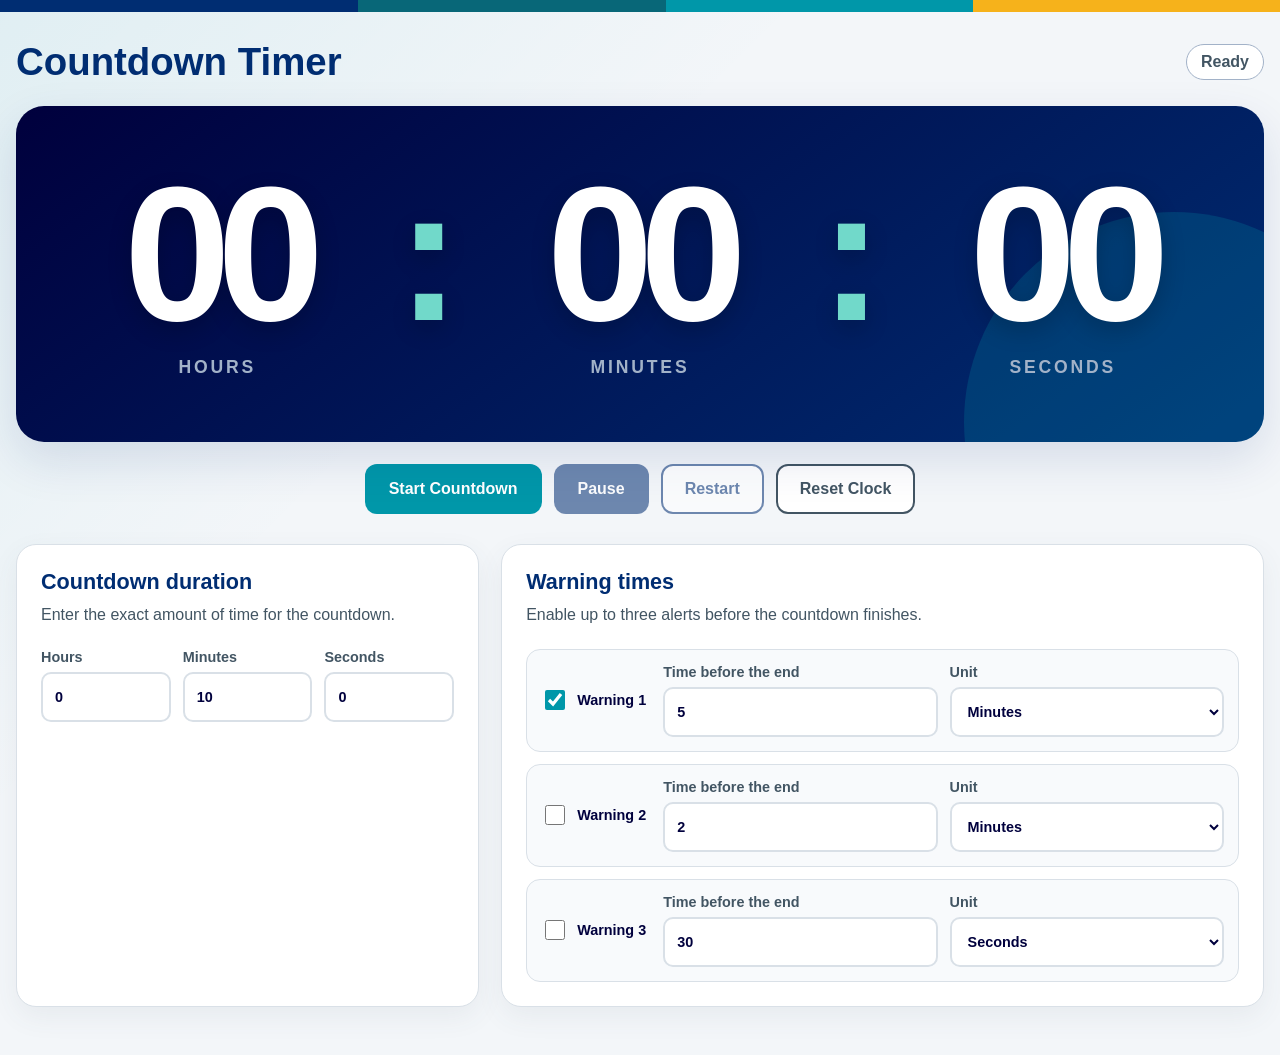
==== countdown/index.html @ 3101b7d8 "Add standalone countdown timer" ====
<!DOCTYPE html>
<html lang="en">
<head>
<meta charset="UTF-8">
<meta name="viewport" content="width=device-width, initial-scale=1.0">
<title>Countdown Timer</title>
<style>
:root{--core-blue:#002d72;--dark-blue:#00003d;--dark-teal:#086778;--teal:#0097a9;--light-blue:#a2b2c8;--amber:#f6b21b;--mint:#71d9ca;--slate:#425563;--white:#fff;--background:#f3f6f9;--border:#d9e0e7;--shadow:0 18px 48px rgba(0,45,114,.12)}
*{box-sizing:border-box}body{margin:0;min-width:320px;background:linear-gradient(135deg,rgba(0,151,169,.08),transparent 35%),var(--background);color:var(--dark-blue);font-family:Arial,Helvetica,sans-serif}button,input,select{font:inherit}button{cursor:pointer}button:disabled,input:disabled,select:disabled{cursor:not-allowed;opacity:.55}.top-bar{height:12px;background:linear-gradient(90deg,var(--core-blue) 0 28%,var(--dark-teal) 28% 52%,var(--teal) 52% 76%,var(--amber) 76% 100%)}.page{width:min(1500px,calc(100% - 32px));margin:0 auto;padding:28px 0 48px}header{display:flex;align-items:center;justify-content:space-between;gap:20px;margin-bottom:22px}h1{margin:0;color:var(--core-blue);font-size:clamp(1.6rem,3vw,2.4rem)}.status{border:1px solid var(--light-blue);border-radius:999px;padding:8px 14px;background:var(--white);color:var(--slate);font-weight:700}.status.running{border-color:var(--mint);background:rgba(113,217,202,.18);color:var(--dark-teal)}.status.paused{border-color:var(--amber);background:rgba(246,178,27,.16);color:#755000}.status.finished{border-color:var(--amber);background:var(--amber);color:var(--dark-blue)}
.timer-panel{position:relative;overflow:hidden;border-radius:28px;padding:clamp(28px,5vw,72px) 20px;background:linear-gradient(145deg,var(--dark-blue),var(--core-blue));box-shadow:var(--shadow);color:var(--white);text-align:center}.timer-panel:after{position:absolute;right:-120px;bottom:-190px;width:420px;height:420px;border-radius:50%;background:rgba(0,151,169,.22);content:"";pointer-events:none}.timer{position:relative;z-index:1;display:flex;align-items:flex-start;justify-content:center;font-variant-numeric:tabular-nums}.time-part{width:27%;min-width:0}.digits,.separator{font-size:clamp(4.5rem,15vw,14rem);font-weight:800;line-height:.88;letter-spacing:-.07em;text-shadow:0 8px 24px rgba(0,0,0,.2)}.separator{width:8%;color:var(--mint);letter-spacing:0}.time-label{display:block;margin-top:18px;color:var(--light-blue);font-size:clamp(.8rem,1.6vw,1.1rem);font-weight:700;letter-spacing:.16em;text-transform:uppercase}.timer-panel.warning{animation:warning-pulse .8s ease}.timer-panel.finished{background:linear-gradient(145deg,#765000,var(--amber));color:var(--dark-blue);animation:finish-pulse .85s ease 2}@keyframes warning-pulse{50%{box-shadow:0 0 0 10px rgba(246,178,27,.32)}}@keyframes finish-pulse{50%{transform:scale(1.008);box-shadow:0 0 0 12px rgba(246,178,27,.3)}}
.controls{display:flex;flex-wrap:wrap;justify-content:center;gap:12px;margin:22px 0 30px}.button{min-height:50px;border:2px solid transparent;border-radius:12px;padding:12px 22px;font-weight:700;transition:transform .15s ease,box-shadow .15s ease}.button:not(:disabled):hover{transform:translateY(-1px);box-shadow:0 7px 18px rgba(0,45,114,.15)}.button-primary{background:var(--teal);color:var(--white)}.button-secondary{background:var(--core-blue);color:var(--white)}.button-outline{border-color:var(--core-blue);background:var(--white);color:var(--core-blue)}.button-reset{border-color:var(--slate);background:var(--white);color:var(--slate)}
.setup-grid{display:grid;grid-template-columns:minmax(280px,.85fr) minmax(440px,1.4fr);gap:22px}.card{border:1px solid var(--border);border-radius:20px;padding:24px;background:var(--white);box-shadow:0 10px 28px rgba(66,85,99,.07)}.card h2{margin:0 0 8px;color:var(--core-blue);font-size:1.35rem}.card-introduction{margin:0 0 22px;color:var(--slate);line-height:1.5}.duration-inputs{display:grid;grid-template-columns:repeat(3,1fr);gap:12px}label{display:block;color:var(--slate);font-size:.9rem;font-weight:700}input[type=number],select{width:100%;min-height:50px;margin-top:7px;border:2px solid var(--border);border-radius:10px;background:var(--white);color:var(--dark-blue);padding:10px 12px}input[type=number]:focus,select:focus,button:focus-visible{outline:3px solid rgba(0,151,169,.25);outline-offset:2px;border-color:var(--teal)}.warning-list{display:grid;gap:12px}.warning-row{display:grid;grid-template-columns:auto 1fr 1fr;align-items:end;gap:12px;border:1px solid var(--border);border-radius:14px;padding:14px;background:#f8fafc}.warning-toggle{display:flex;align-items:center;align-self:center;gap:9px;padding-right:5px;color:var(--dark-blue);white-space:nowrap}.warning-toggle input{width:20px;height:20px;accent-color:var(--teal)}.error{display:none;margin:0 0 20px;border-left:5px solid var(--amber);border-radius:8px;padding:13px 16px;background:rgba(246,178,27,.17);color:var(--dark-blue);font-weight:700}.error.visible{display:block}
dialog{width:min(440px,calc(100% - 32px));border:0;border-radius:18px;padding:0;box-shadow:0 25px 70px rgba(0,0,61,.3)}dialog::backdrop{background:rgba(0,0,61,.64)}.dialog-content{padding:26px}.dialog-content h2{margin:0 0 10px;color:var(--core-blue)}.dialog-content p{margin:0 0 22px;color:var(--slate);line-height:1.5}.dialog-actions{display:flex;justify-content:flex-end;gap:10px}
@media(max-width:850px){.setup-grid{grid-template-columns:1fr}}@media(max-width:580px){.page{width:min(100% - 20px,1500px);padding-top:18px}header{align-items:flex-start;flex-direction:column}.timer-panel{border-radius:20px;padding-inline:8px}.digits,.separator{font-size:clamp(3.6rem,18vw,7rem)}.time-label{margin-top:12px;font-size:.7rem}.controls{display:grid;grid-template-columns:repeat(2,1fr)}.button{padding-inline:10px}.card{padding:18px}.warning-row{grid-template-columns:1fr 1fr}.warning-toggle{grid-column:1/-1}}
</style>
</head>
<body>
<div class="top-bar"></div>
<main class="page">
<header><h1>Countdown Timer</h1><div id="status" class="status" aria-live="polite">Ready</div></header>
<div id="errorMessage" class="error" role="alert"></div>
<section id="timerPanel" class="timer-panel" aria-label="Countdown clock">
<div class="timer">
<div class="time-part"><span id="hoursDisplay" class="digits">00</span><span class="time-label">Hours</span></div>
<span class="separator" aria-hidden="true">:</span>
<div class="time-part"><span id="minutesDisplay" class="digits">00</span><span class="time-label">Minutes</span></div>
<span class="separator" aria-hidden="true">:</span>
<div class="time-part"><span id="secondsDisplay" class="digits">00</span><span class="time-label">Seconds</span></div>
</div></section>
<div class="controls">
<button id="startButton" class="button button-primary" type="button">Start Countdown</button>
<button id="pauseButton" class="button button-secondary" type="button" disabled>Pause</button>
<button id="restartButton" class="button button-outline" type="button" disabled>Restart</button>
<button id="resetButton" class="button button-reset" type="button">Reset Clock</button>
</div>
<div class="setup-grid">
<section class="card"><h2>Countdown duration</h2><p class="card-introduction">Enter the exact amount of time for the countdown.</p><div class="duration-inputs">
<label>Hours<input id="hoursInput" type="number" min="0" max="999" value="0"></label>
<label>Minutes<input id="minutesInput" type="number" min="0" max="59" value="10"></label>
<label>Seconds<input id="secondsInput" type="number" min="0" max="59" value="0"></label>
</div></section>
<section class="card"><h2>Warning times</h2><p class="card-introduction">Enable up to three alerts before the countdown finishes.</p><div class="warning-list">
<div class="warning-row"><label class="warning-toggle"><input class="warning-enabled" type="checkbox" checked>Warning 1</label><label>Time before the end<input class="warning-value" type="number" min="1" value="5"></label><label>Unit<select class="warning-unit"><option value="hours">Hours</option><option value="minutes" selected>Minutes</option><option value="seconds">Seconds</option></select></label></div>
<div class="warning-row"><label class="warning-toggle"><input class="warning-enabled" type="checkbox">Warning 2</label><label>Time before the end<input class="warning-value" type="number" min="1" value="2"></label><label>Unit<select class="warning-unit"><option value="hours">Hours</option><option value="minutes" selected>Minutes</option><option value="seconds">Seconds</option></select></label></div>
<div class="warning-row"><label class="warning-toggle"><input class="warning-enabled" type="checkbox">Warning 3</label><label>Time before the end<input class="warning-value" type="number" min="1" value="30"></label><label>Unit<select class="warning-unit"><option value="hours">Hours</option><option value="minutes">Minutes</option><option value="seconds" selected>Seconds</option></select></label></div>
</div></section></div>
</main>
<dialog id="restartDialog"><div class="dialog-content"><h2>Restart the countdown?</h2><p>The clock will return to its original duration and begin counting down again. Your warning settings will be retained.</p><div class="dialog-actions"><button id="cancelRestartButton" class="button button-outline" type="button">Cancel</button><button id="confirmRestartButton" class="button button-secondary" type="button">Restart Countdown</button></div></div></dialog>
<dialog id="resetDialog"><div class="dialog-content"><h2>Reset the clock?</h2><p>This will stop the countdown and clear the current clock settings.</p><div class="dialog-actions"><button id="cancelResetButton" class="button button-outline" type="button">Cancel</button><button id="confirmResetButton" class="button button-secondary" type="button">Reset Clock</button></div></div></dialog>
<script>
const $=id=>document.getElementById(id);
const hoursDisplay=$("hoursDisplay"),minutesDisplay=$("minutesDisplay"),secondsDisplay=$("secondsDisplay");
const hoursInput=$("hoursInput"),minutesInput=$("minutesInput"),secondsInput=$("secondsInput");
const startButton=$("startButton"),pauseButton=$("pauseButton"),restartButton=$("restartButton"),resetButton=$("resetButton");
const statusElement=$("status"),timerPanel=$("timerPanel"),errorMessage=$("errorMessage");
const restartDialog=$("restartDialog"),cancelRestartButton=$("cancelRestartButton"),confirmRestartButton=$("confirmRestartButton");
const resetDialog=$("resetDialog"),cancelResetButton=$("cancelResetButton"),confirmResetButton=$("confirmResetButton");
const warningRows=[...document.querySelectorAll(".warning-row")];
let timerInterval=null,endTimestamp=0,initialDurationMs=0,remainingMs=0,previousRemainingMs=0,configuredWarnings=[];
let triggeredWarnings=new Set(),timerState="ready",audioContext=null,audioUnlocked=false;
const warningAudio=new Audio("mixkit-clear-announce-tones-2861.wav");
const finishedAudio=new Audio("mixkit-happy-bells-notification-937.wav");
warningAudio.preload="auto";finishedAudio.preload="auto";
function normaliseNumber(value,maximum=Infinity){const n=Math.floor(Number(value));return Number.isFinite(n)?Math.max(0,Math.min(n,maximum)):0}
function getDurationFromInputs(){const h=normaliseNumber(hoursInput.value,999),m=normaliseNumber(minutesInput.value,59),s=normaliseNumber(secondsInput.value,59);hoursInput.value=h;minutesInput.value=m;secondsInput.value=s;return((h*3600)+(m*60)+s)*1000}
function getWarningMilliseconds(value,unit){return value*{hours:3600000,minutes:60000,seconds:1000}[unit]}
function readWarnings(durationMs){const warnings=[];warningRows.forEach((row,index)=>{if(!row.querySelector(".warning-enabled").checked)return;const valueInput=row.querySelector(".warning-value"),unitInput=row.querySelector(".warning-unit"),value=normaliseNumber(valueInput.value);valueInput.value=value;if(value<1)throw new Error(`Warning ${index+1} must be at least 1.`);const thresholdMs=getWarningMilliseconds(value,unitInput.value);if(thresholdMs>=durationMs)throw new Error(`Warning ${index+1} must occur after the countdown has started.`);if(warnings.some(w=>w.thresholdMs===thresholdMs))throw new Error("Two warnings cannot be set for exactly the same time.");warnings.push({id:index,thresholdMs})});return warnings.sort((a,b)=>b.thresholdMs-a.thresholdMs)}
function formatTime(ms){const total=Math.max(0,Math.ceil(ms/1000));return{hours:String(Math.floor(total/3600)).padStart(2,"0"),minutes:String(Math.floor((total%3600)/60)).padStart(2,"0"),seconds:String(total%60).padStart(2,"0")}}
function updateDisplay(ms){const t=formatTime(ms);hoursDisplay.textContent=t.hours;minutesDisplay.textContent=t.minutes;secondsDisplay.textContent=t.seconds;document.title=`${t.hours}:${t.minutes}:${t.seconds} – Countdown`}
function setStatus(text,stateClass=""){statusElement.textContent=text;statusElement.className="status";if(stateClass)statusElement.classList.add(stateClass)}
function showError(message){errorMessage.textContent=message;errorMessage.classList.add("visible");errorMessage.scrollIntoView({behavior:"smooth",block:"nearest"})}
function clearError(){errorMessage.textContent="";errorMessage.classList.remove("visible")}
function setConfigurationDisabled(disabled){document.querySelectorAll(".card input,.card select").forEach(c=>c.disabled=disabled)}
async function ensureAudioReady(){if(!audioContext)audioContext=new(window.AudioContext||window.webkitAudioContext)();if(audioContext.state!=="running")await audioContext.resume();if(!audioUnlocked){const oscillator=audioContext.createOscillator(),gain=audioContext.createGain();gain.gain.setValueAtTime(.0001,audioContext.currentTime);oscillator.connect(gain);gain.connect(audioContext.destination);oscillator.start();oscillator.stop(audioContext.currentTime+.02);audioUnlocked=true}}
function playTone(frequency,startDelay,duration,volume=.18){const schedule=()=>{const oscillator=audioContext.createOscillator(),gain=audioContext.createGain(),start=audioContext.currentTime+startDelay;oscillator.type="sine";oscillator.frequency.setValueAtTime(frequency,start);gain.gain.setValueAtTime(.0001,start);gain.gain.exponentialRampToValueAtTime(volume,start+.025);gain.gain.exponentialRampToValueAtTime(.0001,start+duration);oscillator.connect(gain);gain.connect(audioContext.destination);oscillator.start(start);oscillator.stop(start+duration+.05)};if(!audioContext||audioContext.state!=="running")ensureAudioReady().then(schedule).catch(console.error);else schedule()}
function playAudioFile(audio,fallback){audio.pause();audio.currentTime=0;audio.volume=.85;const attempt=audio.play();if(attempt!==undefined)attempt.catch(()=>fallback())}
function playWarningSound(){playAudioFile(warningAudio,()=>{playTone(880,0,.22);playTone(1174.66,.25,.35)})}
function playFinishedSound(){playAudioFile(finishedAudio,()=>{playTone(659.25,0,.3,.22);playTone(783.99,.34,.3,.22);playTone(1046.5,.68,.85,.25)})}
function animateWarning(){timerPanel.classList.remove("warning");void timerPanel.offsetWidth;timerPanel.classList.add("warning");setTimeout(()=>timerPanel.classList.remove("warning"),900)}
function tick(){remainingMs=Math.max(0,endTimestamp-Date.now());configuredWarnings.forEach(w=>{if(previousRemainingMs>w.thresholdMs&&remainingMs<=w.thresholdMs&&!triggeredWarnings.has(w.id)){triggeredWarnings.add(w.id);playWarningSound();animateWarning();setStatus("Warning reached","running")}});updateDisplay(remainingMs);previousRemainingMs=remainingMs;if(remainingMs<=0)finishCountdown()}
function beginRunning(){clearInterval(timerInterval);timerState="running";endTimestamp=Date.now()+remainingMs;previousRemainingMs=remainingMs;setStatus("Countdown running","running");timerPanel.classList.remove("finished");startButton.disabled=true;pauseButton.disabled=false;restartButton.disabled=false;pauseButton.textContent="Pause";setConfigurationDisabled(true);tick();timerInterval=setInterval(tick,200)}
async function startCountdown(){clearError();try{await ensureAudioReady();warningAudio.load();finishedAudio.load();const duration=getDurationFromInputs();if(duration<=0)throw new Error("Enter a countdown duration greater than zero.");configuredWarnings=readWarnings(duration);initialDurationMs=duration;remainingMs=duration;triggeredWarnings.clear();beginRunning()}catch(error){showError(error.message)}}
function pauseOrResumeCountdown(){if(timerState==="running"){remainingMs=Math.max(0,endTimestamp-Date.now());clearInterval(timerInterval);timerInterval=null;timerState="paused";updateDisplay(remainingMs);setStatus("Countdown paused","paused");pauseButton.textContent="Resume"}else if(timerState==="paused")beginRunning()}
function openRestartDialog(){if(typeof restartDialog.showModal==="function")restartDialog.showModal();else if(confirm("Restart the countdown from its original duration?"))restartCountdown()}
function restartCountdown(){if(initialDurationMs<=0)return;clearError();clearInterval(timerInterval);triggeredWarnings.clear();remainingMs=initialDurationMs;beginRunning()}
function finishCountdown(){clearInterval(timerInterval);timerInterval=null;timerState="finished";remainingMs=0;updateDisplay(0);playFinishedSound();setStatus("Time expired","finished");timerPanel.classList.add("finished");startButton.disabled=false;pauseButton.disabled=true;pauseButton.textContent="Pause";restartButton.disabled=false;setConfigurationDisabled(false)}
function openResetDialog(){if(typeof resetDialog.showModal==="function")resetDialog.showModal();else if(confirm("Reset the clock and clear its settings?"))resetClock()}
function resetClock(){clearInterval(timerInterval);timerInterval=null;timerState="ready";endTimestamp=initialDurationMs=remainingMs=previousRemainingMs=0;configuredWarnings=[];triggeredWarnings.clear();hoursInput.value=minutesInput.value=secondsInput.value=0;warningRows.forEach(row=>row.querySelector(".warning-enabled").checked=false);updateDisplay(0);clearError();setStatus("Ready");timerPanel.classList.remove("warning","finished");startButton.disabled=false;pauseButton.disabled=true;pauseButton.textContent="Pause";restartButton.disabled=true;setConfigurationDisabled(false);if(resetDialog.open)resetDialog.close()}
startButton.addEventListener("click",startCountdown);pauseButton.addEventListener("click",pauseOrResumeCountdown);restartButton.addEventListener("click",openRestartDialog);resetButton.addEventListener("click",openResetDialog);
cancelRestartButton.addEventListener("click",()=>restartDialog.close());confirmRestartButton.addEventListener("click",()=>{restartDialog.close();restartCountdown()});
cancelResetButton.addEventListener("click",()=>resetDialog.close());confirmResetButton.addEventListener("click",resetClock);
restartDialog.addEventListener("click",event=>{if(event.target===restartDialog)restartDialog.close()});resetDialog.addEventListener("click",event=>{if(event.target===resetDialog)resetDialog.close()});
updateDisplay(0);
</script>
</body>
</html>
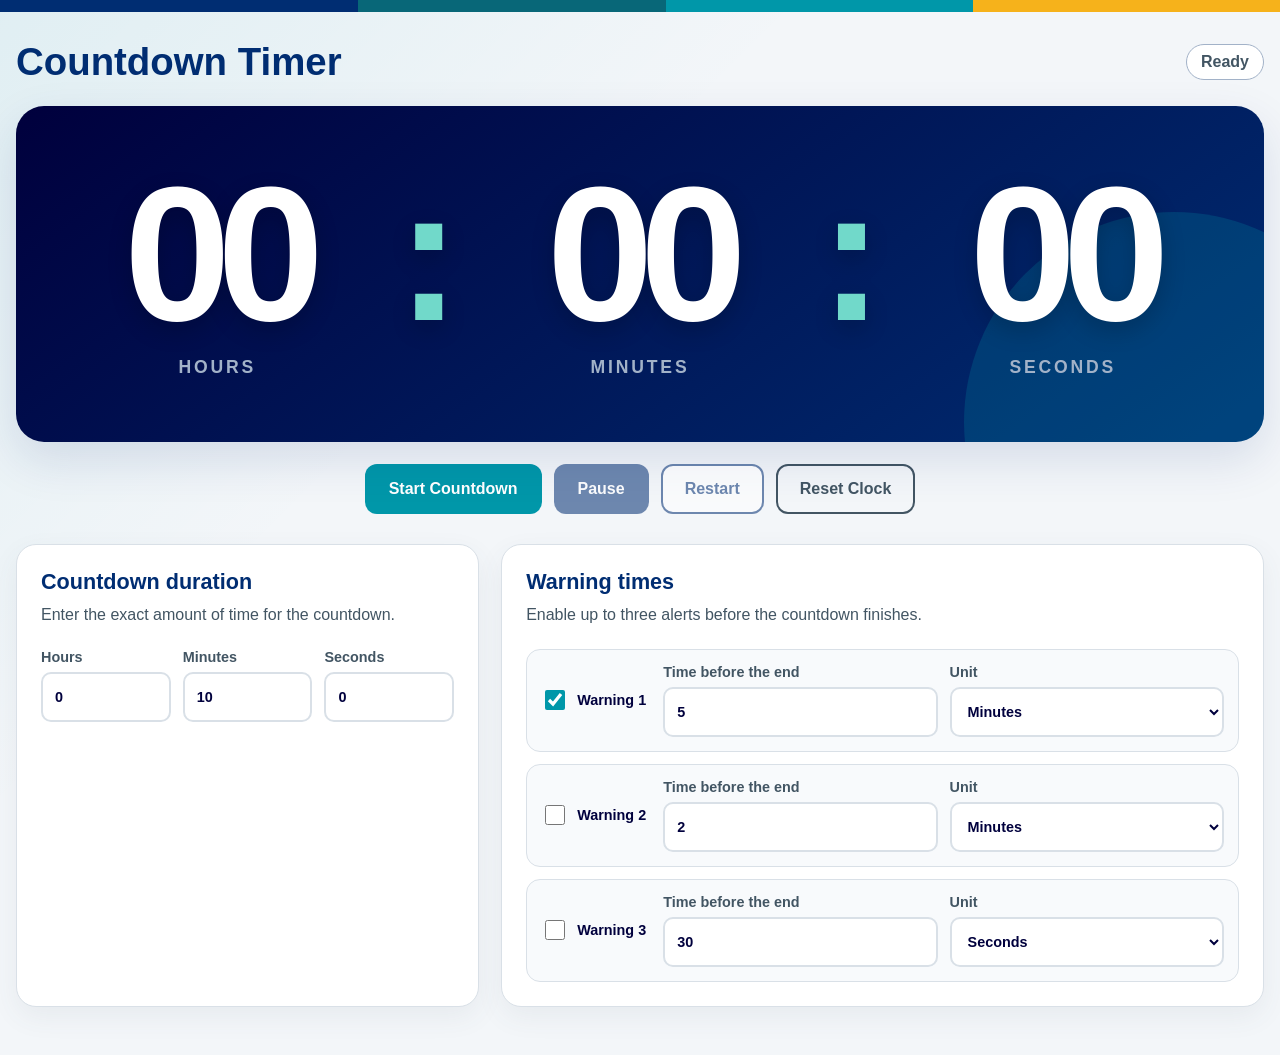
==== commit 6d0d03bf: "Add files via upload" ====
--- a/countdown/index.html
+++ b/countdown/index.html
@@ -1,96 +1,1143 @@
-<!DOCTYPE html>
-<html lang="en">
-<head>
-<meta charset="UTF-8">
-<meta name="viewport" content="width=device-width, initial-scale=1.0">
-<title>Countdown Timer</title>
-<style>
-:root{--core-blue:#002d72;--dark-blue:#00003d;--dark-teal:#086778;--teal:#0097a9;--light-blue:#a2b2c8;--amber:#f6b21b;--mint:#71d9ca;--slate:#425563;--white:#fff;--background:#f3f6f9;--border:#d9e0e7;--shadow:0 18px 48px rgba(0,45,114,.12)}
-*{box-sizing:border-box}body{margin:0;min-width:320px;background:linear-gradient(135deg,rgba(0,151,169,.08),transparent 35%),var(--background);color:var(--dark-blue);font-family:Arial,Helvetica,sans-serif}button,input,select{font:inherit}button{cursor:pointer}button:disabled,input:disabled,select:disabled{cursor:not-allowed;opacity:.55}.top-bar{height:12px;background:linear-gradient(90deg,var(--core-blue) 0 28%,var(--dark-teal) 28% 52%,var(--teal) 52% 76%,var(--amber) 76% 100%)}.page{width:min(1500px,calc(100% - 32px));margin:0 auto;padding:28px 0 48px}header{display:flex;align-items:center;justify-content:space-between;gap:20px;margin-bottom:22px}h1{margin:0;color:var(--core-blue);font-size:clamp(1.6rem,3vw,2.4rem)}.status{border:1px solid var(--light-blue);border-radius:999px;padding:8px 14px;background:var(--white);color:var(--slate);font-weight:700}.status.running{border-color:var(--mint);background:rgba(113,217,202,.18);color:var(--dark-teal)}.status.paused{border-color:var(--amber);background:rgba(246,178,27,.16);color:#755000}.status.finished{border-color:var(--amber);background:var(--amber);color:var(--dark-blue)}
-.timer-panel{position:relative;overflow:hidden;border-radius:28px;padding:clamp(28px,5vw,72px) 20px;background:linear-gradient(145deg,var(--dark-blue),var(--core-blue));box-shadow:var(--shadow);color:var(--white);text-align:center}.timer-panel:after{position:absolute;right:-120px;bottom:-190px;width:420px;height:420px;border-radius:50%;background:rgba(0,151,169,.22);content:"";pointer-events:none}.timer{position:relative;z-index:1;display:flex;align-items:flex-start;justify-content:center;font-variant-numeric:tabular-nums}.time-part{width:27%;min-width:0}.digits,.separator{font-size:clamp(4.5rem,15vw,14rem);font-weight:800;line-height:.88;letter-spacing:-.07em;text-shadow:0 8px 24px rgba(0,0,0,.2)}.separator{width:8%;color:var(--mint);letter-spacing:0}.time-label{display:block;margin-top:18px;color:var(--light-blue);font-size:clamp(.8rem,1.6vw,1.1rem);font-weight:700;letter-spacing:.16em;text-transform:uppercase}.timer-panel.warning{animation:warning-pulse .8s ease}.timer-panel.finished{background:linear-gradient(145deg,#765000,var(--amber));color:var(--dark-blue);animation:finish-pulse .85s ease 2}@keyframes warning-pulse{50%{box-shadow:0 0 0 10px rgba(246,178,27,.32)}}@keyframes finish-pulse{50%{transform:scale(1.008);box-shadow:0 0 0 12px rgba(246,178,27,.3)}}
-.controls{display:flex;flex-wrap:wrap;justify-content:center;gap:12px;margin:22px 0 30px}.button{min-height:50px;border:2px solid transparent;border-radius:12px;padding:12px 22px;font-weight:700;transition:transform .15s ease,box-shadow .15s ease}.button:not(:disabled):hover{transform:translateY(-1px);box-shadow:0 7px 18px rgba(0,45,114,.15)}.button-primary{background:var(--teal);color:var(--white)}.button-secondary{background:var(--core-blue);color:var(--white)}.button-outline{border-color:var(--core-blue);background:var(--white);color:var(--core-blue)}.button-reset{border-color:var(--slate);background:var(--white);color:var(--slate)}
-.setup-grid{display:grid;grid-template-columns:minmax(280px,.85fr) minmax(440px,1.4fr);gap:22px}.card{border:1px solid var(--border);border-radius:20px;padding:24px;background:var(--white);box-shadow:0 10px 28px rgba(66,85,99,.07)}.card h2{margin:0 0 8px;color:var(--core-blue);font-size:1.35rem}.card-introduction{margin:0 0 22px;color:var(--slate);line-height:1.5}.duration-inputs{display:grid;grid-template-columns:repeat(3,1fr);gap:12px}label{display:block;color:var(--slate);font-size:.9rem;font-weight:700}input[type=number],select{width:100%;min-height:50px;margin-top:7px;border:2px solid var(--border);border-radius:10px;background:var(--white);color:var(--dark-blue);padding:10px 12px}input[type=number]:focus,select:focus,button:focus-visible{outline:3px solid rgba(0,151,169,.25);outline-offset:2px;border-color:var(--teal)}.warning-list{display:grid;gap:12px}.warning-row{display:grid;grid-template-columns:auto 1fr 1fr;align-items:end;gap:12px;border:1px solid var(--border);border-radius:14px;padding:14px;background:#f8fafc}.warning-toggle{display:flex;align-items:center;align-self:center;gap:9px;padding-right:5px;color:var(--dark-blue);white-space:nowrap}.warning-toggle input{width:20px;height:20px;accent-color:var(--teal)}.error{display:none;margin:0 0 20px;border-left:5px solid var(--amber);border-radius:8px;padding:13px 16px;background:rgba(246,178,27,.17);color:var(--dark-blue);font-weight:700}.error.visible{display:block}
-dialog{width:min(440px,calc(100% - 32px));border:0;border-radius:18px;padding:0;box-shadow:0 25px 70px rgba(0,0,61,.3)}dialog::backdrop{background:rgba(0,0,61,.64)}.dialog-content{padding:26px}.dialog-content h2{margin:0 0 10px;color:var(--core-blue)}.dialog-content p{margin:0 0 22px;color:var(--slate);line-height:1.5}.dialog-actions{display:flex;justify-content:flex-end;gap:10px}
-@media(max-width:850px){.setup-grid{grid-template-columns:1fr}}@media(max-width:580px){.page{width:min(100% - 20px,1500px);padding-top:18px}header{align-items:flex-start;flex-direction:column}.timer-panel{border-radius:20px;padding-inline:8px}.digits,.separator{font-size:clamp(3.6rem,18vw,7rem)}.time-label{margin-top:12px;font-size:.7rem}.controls{display:grid;grid-template-columns:repeat(2,1fr)}.button{padding-inline:10px}.card{padding:18px}.warning-row{grid-template-columns:1fr 1fr}.warning-toggle{grid-column:1/-1}}
-</style>
-</head>
-<body>
-<div class="top-bar"></div>
-<main class="page">
-<header><h1>Countdown Timer</h1><div id="status" class="status" aria-live="polite">Ready</div></header>
-<div id="errorMessage" class="error" role="alert"></div>
-<section id="timerPanel" class="timer-panel" aria-label="Countdown clock">
-<div class="timer">
-<div class="time-part"><span id="hoursDisplay" class="digits">00</span><span class="time-label">Hours</span></div>
-<span class="separator" aria-hidden="true">:</span>
-<div class="time-part"><span id="minutesDisplay" class="digits">00</span><span class="time-label">Minutes</span></div>
-<span class="separator" aria-hidden="true">:</span>
-<div class="time-part"><span id="secondsDisplay" class="digits">00</span><span class="time-label">Seconds</span></div>
-</div></section>
-<div class="controls">
-<button id="startButton" class="button button-primary" type="button">Start Countdown</button>
-<button id="pauseButton" class="button button-secondary" type="button" disabled>Pause</button>
-<button id="restartButton" class="button button-outline" type="button" disabled>Restart</button>
-<button id="resetButton" class="button button-reset" type="button">Reset Clock</button>
-</div>
-<div class="setup-grid">
-<section class="card"><h2>Countdown duration</h2><p class="card-introduction">Enter the exact amount of time for the countdown.</p><div class="duration-inputs">
-<label>Hours<input id="hoursInput" type="number" min="0" max="999" value="0"></label>
-<label>Minutes<input id="minutesInput" type="number" min="0" max="59" value="10"></label>
-<label>Seconds<input id="secondsInput" type="number" min="0" max="59" value="0"></label>
-</div></section>
-<section class="card"><h2>Warning times</h2><p class="card-introduction">Enable up to three alerts before the countdown finishes.</p><div class="warning-list">
-<div class="warning-row"><label class="warning-toggle"><input class="warning-enabled" type="checkbox" checked>Warning 1</label><label>Time before the end<input class="warning-value" type="number" min="1" value="5"></label><label>Unit<select class="warning-unit"><option value="hours">Hours</option><option value="minutes" selected>Minutes</option><option value="seconds">Seconds</option></select></label></div>
-<div class="warning-row"><label class="warning-toggle"><input class="warning-enabled" type="checkbox">Warning 2</label><label>Time before the end<input class="warning-value" type="number" min="1" value="2"></label><label>Unit<select class="warning-unit"><option value="hours">Hours</option><option value="minutes" selected>Minutes</option><option value="seconds">Seconds</option></select></label></div>
-<div class="warning-row"><label class="warning-toggle"><input class="warning-enabled" type="checkbox">Warning 3</label><label>Time before the end<input class="warning-value" type="number" min="1" value="30"></label><label>Unit<select class="warning-unit"><option value="hours">Hours</option><option value="minutes">Minutes</option><option value="seconds" selected>Seconds</option></select></label></div>
-</div></section></div>
-</main>
-<dialog id="restartDialog"><div class="dialog-content"><h2>Restart the countdown?</h2><p>The clock will return to its original duration and begin counting down again. Your warning settings will be retained.</p><div class="dialog-actions"><button id="cancelRestartButton" class="button button-outline" type="button">Cancel</button><button id="confirmRestartButton" class="button button-secondary" type="button">Restart Countdown</button></div></div></dialog>
-<dialog id="resetDialog"><div class="dialog-content"><h2>Reset the clock?</h2><p>This will stop the countdown and clear the current clock settings.</p><div class="dialog-actions"><button id="cancelResetButton" class="button button-outline" type="button">Cancel</button><button id="confirmResetButton" class="button button-secondary" type="button">Reset Clock</button></div></div></dialog>
-<script>
-const $=id=>document.getElementById(id);
-const hoursDisplay=$("hoursDisplay"),minutesDisplay=$("minutesDisplay"),secondsDisplay=$("secondsDisplay");
-const hoursInput=$("hoursInput"),minutesInput=$("minutesInput"),secondsInput=$("secondsInput");
-const startButton=$("startButton"),pauseButton=$("pauseButton"),restartButton=$("restartButton"),resetButton=$("resetButton");
-const statusElement=$("status"),timerPanel=$("timerPanel"),errorMessage=$("errorMessage");
-const restartDialog=$("restartDialog"),cancelRestartButton=$("cancelRestartButton"),confirmRestartButton=$("confirmRestartButton");
-const resetDialog=$("resetDialog"),cancelResetButton=$("cancelResetButton"),confirmResetButton=$("confirmResetButton");
-const warningRows=[...document.querySelectorAll(".warning-row")];
-let timerInterval=null,endTimestamp=0,initialDurationMs=0,remainingMs=0,previousRemainingMs=0,configuredWarnings=[];
-let triggeredWarnings=new Set(),timerState="ready",audioContext=null,audioUnlocked=false;
-const warningAudio=new Audio("mixkit-clear-announce-tones-2861.wav");
-const finishedAudio=new Audio("mixkit-happy-bells-notification-937.wav");
-warningAudio.preload="auto";finishedAudio.preload="auto";
-function normaliseNumber(value,maximum=Infinity){const n=Math.floor(Number(value));return Number.isFinite(n)?Math.max(0,Math.min(n,maximum)):0}
-function getDurationFromInputs(){const h=normaliseNumber(hoursInput.value,999),m=normaliseNumber(minutesInput.value,59),s=normaliseNumber(secondsInput.value,59);hoursInput.value=h;minutesInput.value=m;secondsInput.value=s;return((h*3600)+(m*60)+s)*1000}
-function getWarningMilliseconds(value,unit){return value*{hours:3600000,minutes:60000,seconds:1000}[unit]}
-function readWarnings(durationMs){const warnings=[];warningRows.forEach((row,index)=>{if(!row.querySelector(".warning-enabled").checked)return;const valueInput=row.querySelector(".warning-value"),unitInput=row.querySelector(".warning-unit"),value=normaliseNumber(valueInput.value);valueInput.value=value;if(value<1)throw new Error(`Warning ${index+1} must be at least 1.`);const thresholdMs=getWarningMilliseconds(value,unitInput.value);if(thresholdMs>=durationMs)throw new Error(`Warning ${index+1} must occur after the countdown has started.`);if(warnings.some(w=>w.thresholdMs===thresholdMs))throw new Error("Two warnings cannot be set for exactly the same time.");warnings.push({id:index,thresholdMs})});return warnings.sort((a,b)=>b.thresholdMs-a.thresholdMs)}
-function formatTime(ms){const total=Math.max(0,Math.ceil(ms/1000));return{hours:String(Math.floor(total/3600)).padStart(2,"0"),minutes:String(Math.floor((total%3600)/60)).padStart(2,"0"),seconds:String(total%60).padStart(2,"0")}}
-function updateDisplay(ms){const t=formatTime(ms);hoursDisplay.textContent=t.hours;minutesDisplay.textContent=t.minutes;secondsDisplay.textContent=t.seconds;document.title=`${t.hours}:${t.minutes}:${t.seconds} – Countdown`}
-function setStatus(text,stateClass=""){statusElement.textContent=text;statusElement.className="status";if(stateClass)statusElement.classList.add(stateClass)}
-function showError(message){errorMessage.textContent=message;errorMessage.classList.add("visible");errorMessage.scrollIntoView({behavior:"smooth",block:"nearest"})}
-function clearError(){errorMessage.textContent="";errorMessage.classList.remove("visible")}
-function setConfigurationDisabled(disabled){document.querySelectorAll(".card input,.card select").forEach(c=>c.disabled=disabled)}
-async function ensureAudioReady(){if(!audioContext)audioContext=new(window.AudioContext||window.webkitAudioContext)();if(audioContext.state!=="running")await audioContext.resume();if(!audioUnlocked){const oscillator=audioContext.createOscillator(),gain=audioContext.createGain();gain.gain.setValueAtTime(.0001,audioContext.currentTime);oscillator.connect(gain);gain.connect(audioContext.destination);oscillator.start();oscillator.stop(audioContext.currentTime+.02);audioUnlocked=true}}
-function playTone(frequency,startDelay,duration,volume=.18){const schedule=()=>{const oscillator=audioContext.createOscillator(),gain=audioContext.createGain(),start=audioContext.currentTime+startDelay;oscillator.type="sine";oscillator.frequency.setValueAtTime(frequency,start);gain.gain.setValueAtTime(.0001,start);gain.gain.exponentialRampToValueAtTime(volume,start+.025);gain.gain.exponentialRampToValueAtTime(.0001,start+duration);oscillator.connect(gain);gain.connect(audioContext.destination);oscillator.start(start);oscillator.stop(start+duration+.05)};if(!audioContext||audioContext.state!=="running")ensureAudioReady().then(schedule).catch(console.error);else schedule()}
-function playAudioFile(audio,fallback){audio.pause();audio.currentTime=0;audio.volume=.85;const attempt=audio.play();if(attempt!==undefined)attempt.catch(()=>fallback())}
-function playWarningSound(){playAudioFile(warningAudio,()=>{playTone(880,0,.22);playTone(1174.66,.25,.35)})}
-function playFinishedSound(){playAudioFile(finishedAudio,()=>{playTone(659.25,0,.3,.22);playTone(783.99,.34,.3,.22);playTone(1046.5,.68,.85,.25)})}
-function animateWarning(){timerPanel.classList.remove("warning");void timerPanel.offsetWidth;timerPanel.classList.add("warning");setTimeout(()=>timerPanel.classList.remove("warning"),900)}
-function tick(){remainingMs=Math.max(0,endTimestamp-Date.now());configuredWarnings.forEach(w=>{if(previousRemainingMs>w.thresholdMs&&remainingMs<=w.thresholdMs&&!triggeredWarnings.has(w.id)){triggeredWarnings.add(w.id);playWarningSound();animateWarning();setStatus("Warning reached","running")}});updateDisplay(remainingMs);previousRemainingMs=remainingMs;if(remainingMs<=0)finishCountdown()}
-function beginRunning(){clearInterval(timerInterval);timerState="running";endTimestamp=Date.now()+remainingMs;previousRemainingMs=remainingMs;setStatus("Countdown running","running");timerPanel.classList.remove("finished");startButton.disabled=true;pauseButton.disabled=false;restartButton.disabled=false;pauseButton.textContent="Pause";setConfigurationDisabled(true);tick();timerInterval=setInterval(tick,200)}
-async function startCountdown(){clearError();try{await ensureAudioReady();warningAudio.load();finishedAudio.load();const duration=getDurationFromInputs();if(duration<=0)throw new Error("Enter a countdown duration greater than zero.");configuredWarnings=readWarnings(duration);initialDurationMs=duration;remainingMs=duration;triggeredWarnings.clear();beginRunning()}catch(error){showError(error.message)}}
-function pauseOrResumeCountdown(){if(timerState==="running"){remainingMs=Math.max(0,endTimestamp-Date.now());clearInterval(timerInterval);timerInterval=null;timerState="paused";updateDisplay(remainingMs);setStatus("Countdown paused","paused");pauseButton.textContent="Resume"}else if(timerState==="paused")beginRunning()}
-function openRestartDialog(){if(typeof restartDialog.showModal==="function")restartDialog.showModal();else if(confirm("Restart the countdown from its original duration?"))restartCountdown()}
-function restartCountdown(){if(initialDurationMs<=0)return;clearError();clearInterval(timerInterval);triggeredWarnings.clear();remainingMs=initialDurationMs;beginRunning()}
-function finishCountdown(){clearInterval(timerInterval);timerInterval=null;timerState="finished";remainingMs=0;updateDisplay(0);playFinishedSound();setStatus("Time expired","finished");timerPanel.classList.add("finished");startButton.disabled=false;pauseButton.disabled=true;pauseButton.textContent="Pause";restartButton.disabled=false;setConfigurationDisabled(false)}
-function openResetDialog(){if(typeof resetDialog.showModal==="function")resetDialog.showModal();else if(confirm("Reset the clock and clear its settings?"))resetClock()}
-function resetClock(){clearInterval(timerInterval);timerInterval=null;timerState="ready";endTimestamp=initialDurationMs=remainingMs=previousRemainingMs=0;configuredWarnings=[];triggeredWarnings.clear();hoursInput.value=minutesInput.value=secondsInput.value=0;warningRows.forEach(row=>row.querySelector(".warning-enabled").checked=false);updateDisplay(0);clearError();setStatus("Ready");timerPanel.classList.remove("warning","finished");startButton.disabled=false;pauseButton.disabled=true;pauseButton.textContent="Pause";restartButton.disabled=true;setConfigurationDisabled(false);if(resetDialog.open)resetDialog.close()}
-startButton.addEventListener("click",startCountdown);pauseButton.addEventListener("click",pauseOrResumeCountdown);restartButton.addEventListener("click",openRestartDialog);resetButton.addEventListener("click",openResetDialog);
-cancelRestartButton.addEventListener("click",()=>restartDialog.close());confirmRestartButton.addEventListener("click",()=>{restartDialog.close();restartCountdown()});
-cancelResetButton.addEventListener("click",()=>resetDialog.close());confirmResetButton.addEventListener("click",resetClock);
-restartDialog.addEventListener("click",event=>{if(event.target===restartDialog)restartDialog.close()});resetDialog.addEventListener("click",event=>{if(event.target===resetDialog)resetDialog.close()});
-updateDisplay(0);
-</script>
-</body>
+<!DOCTYPE html>
+<html lang="en">
+<head>
+  <meta charset="UTF-8">
+  <meta name="viewport" content="width=device-width, initial-scale=1.0">
+  <title>Countdown Timer</title>
+
+  <style>
+    :root {
+      --core-blue: #002d72;
+      --dark-blue: #00003d;
+      --dark-teal: #086778;
+      --teal: #0097a9;
+      --light-blue: #a2b2c8;
+      --amber: #f6b21b;
+      --mint: #71d9ca;
+      --slate: #425563;
+      --white: #ffffff;
+      --background: #f3f6f9;
+      --border: #d9e0e7;
+      --shadow: 0 18px 48px rgba(0, 45, 114, 0.12);
+    }
+
+    * {
+      box-sizing: border-box;
+    }
+
+    body {
+      margin: 0;
+      min-width: 320px;
+      background:
+        linear-gradient(135deg, rgba(0, 151, 169, 0.08), transparent 35%),
+        var(--background);
+      color: var(--dark-blue);
+      font-family: Arial, Helvetica, sans-serif;
+    }
+
+    button,
+    input,
+    select {
+      font: inherit;
+    }
+
+    button {
+      cursor: pointer;
+    }
+
+    button:disabled,
+    input:disabled,
+    select:disabled {
+      cursor: not-allowed;
+      opacity: 0.55;
+    }
+
+    .top-bar {
+      height: 12px;
+      background: linear-gradient(
+        90deg,
+        var(--core-blue) 0 28%,
+        var(--dark-teal) 28% 52%,
+        var(--teal) 52% 76%,
+        var(--amber) 76% 100%
+      );
+    }
+
+    .page {
+      width: min(1500px, calc(100% - 32px));
+      margin: 0 auto;
+      padding: 28px 0 48px;
+    }
+
+    header {
+      display: flex;
+      align-items: center;
+      justify-content: space-between;
+      gap: 20px;
+      margin-bottom: 22px;
+    }
+
+    h1 {
+      margin: 0;
+      color: var(--core-blue);
+      font-size: clamp(1.6rem, 3vw, 2.4rem);
+    }
+
+    .status {
+      border: 1px solid var(--light-blue);
+      border-radius: 999px;
+      padding: 8px 14px;
+      background: var(--white);
+      color: var(--slate);
+      font-weight: 700;
+    }
+
+    .status.running {
+      border-color: var(--mint);
+      background: rgba(113, 217, 202, 0.18);
+      color: var(--dark-teal);
+    }
+
+    .status.paused {
+      border-color: var(--amber);
+      background: rgba(246, 178, 27, 0.16);
+      color: #755000;
+    }
+
+    .status.finished {
+      border-color: var(--amber);
+      background: var(--amber);
+      color: var(--dark-blue);
+    }
+
+    .timer-panel {
+      position: relative;
+      overflow: hidden;
+      border-radius: 28px;
+      padding: clamp(28px, 5vw, 72px) 20px;
+      background: linear-gradient(145deg, var(--dark-blue), var(--core-blue));
+      box-shadow: var(--shadow);
+      color: var(--white);
+      text-align: center;
+    }
+
+    .timer-panel::after {
+      position: absolute;
+      right: -120px;
+      bottom: -190px;
+      width: 420px;
+      height: 420px;
+      border-radius: 50%;
+      background: rgba(0, 151, 169, 0.22);
+      content: "";
+      pointer-events: none;
+    }
+
+    .timer {
+      position: relative;
+      z-index: 1;
+      display: flex;
+      align-items: flex-start;
+      justify-content: center;
+      font-variant-numeric: tabular-nums;
+    }
+
+    .time-part {
+      width: 27%;
+      min-width: 0;
+    }
+
+    .digits,
+    .separator {
+      font-size: clamp(4.5rem, 15vw, 14rem);
+      font-weight: 800;
+      line-height: 0.88;
+      letter-spacing: -0.07em;
+      text-shadow: 0 8px 24px rgba(0, 0, 0, 0.2);
+    }
+
+    .separator {
+      width: 8%;
+      color: var(--mint);
+      letter-spacing: 0;
+    }
+
+    .time-label {
+      display: block;
+      margin-top: 18px;
+      color: var(--light-blue);
+      font-size: clamp(0.8rem, 1.6vw, 1.1rem);
+      font-weight: 700;
+      letter-spacing: 0.16em;
+      text-transform: uppercase;
+    }
+
+    .timer-panel.warning {
+      animation: warning-pulse 0.8s ease;
+    }
+
+    .timer-panel.finished {
+      background: linear-gradient(145deg, #765000, var(--amber));
+      color: var(--dark-blue);
+      animation: finish-pulse 0.85s ease 2;
+    }
+
+    @keyframes warning-pulse {
+      50% {
+        box-shadow: 0 0 0 10px rgba(246, 178, 27, 0.32);
+      }
+    }
+
+    @keyframes finish-pulse {
+      50% {
+        transform: scale(1.008);
+        box-shadow: 0 0 0 12px rgba(246, 178, 27, 0.3);
+      }
+    }
+
+    .controls {
+      display: flex;
+      flex-wrap: wrap;
+      justify-content: center;
+      gap: 12px;
+      margin: 22px 0 30px;
+    }
+
+    .button {
+      min-height: 50px;
+      border: 2px solid transparent;
+      border-radius: 12px;
+      padding: 12px 22px;
+      font-weight: 700;
+      transition: transform 0.15s ease, box-shadow 0.15s ease;
+    }
+
+    .button:not(:disabled):hover {
+      transform: translateY(-1px);
+      box-shadow: 0 7px 18px rgba(0, 45, 114, 0.15);
+    }
+
+    .button-primary {
+      background: var(--teal);
+      color: var(--white);
+    }
+
+    .button-secondary {
+      background: var(--core-blue);
+      color: var(--white);
+    }
+
+    .button-outline {
+      border-color: var(--core-blue);
+      background: var(--white);
+      color: var(--core-blue);
+    }
+
+    .button-reset {
+      border-color: var(--slate);
+      background: transparent;
+      color: var(--slate);
+    }
+
+    .setup-grid {
+      display: grid;
+      grid-template-columns: minmax(280px, 0.85fr) minmax(440px, 1.4fr);
+      gap: 22px;
+    }
+
+    .card {
+      border: 1px solid var(--border);
+      border-radius: 20px;
+      padding: 24px;
+      background: var(--white);
+      box-shadow: 0 10px 28px rgba(66, 85, 99, 0.07);
+    }
+
+    .card h2 {
+      margin: 0 0 8px;
+      color: var(--core-blue);
+      font-size: 1.35rem;
+    }
+
+    .card-introduction {
+      margin: 0 0 22px;
+      color: var(--slate);
+      line-height: 1.5;
+    }
+
+    .duration-inputs {
+      display: grid;
+      grid-template-columns: repeat(3, 1fr);
+      gap: 12px;
+    }
+
+    label {
+      display: block;
+      color: var(--slate);
+      font-size: 0.9rem;
+      font-weight: 700;
+    }
+
+    input[type="number"],
+    select {
+      width: 100%;
+      min-height: 50px;
+      margin-top: 7px;
+      border: 2px solid var(--border);
+      border-radius: 10px;
+      background: var(--white);
+      color: var(--dark-blue);
+      padding: 10px 12px;
+    }
+
+    input[type="number"]:focus,
+    select:focus,
+    button:focus-visible {
+      outline: 3px solid rgba(0, 151, 169, 0.25);
+      outline-offset: 2px;
+      border-color: var(--teal);
+    }
+
+    .warning-list {
+      display: grid;
+      gap: 12px;
+    }
+
+    .warning-row {
+      display: grid;
+      grid-template-columns: auto 1fr 1fr;
+      align-items: end;
+      gap: 12px;
+      border: 1px solid var(--border);
+      border-radius: 14px;
+      padding: 14px;
+      background: #f8fafc;
+    }
+
+    .warning-toggle {
+      display: flex;
+      align-items: center;
+      align-self: center;
+      gap: 9px;
+      padding-right: 5px;
+      color: var(--dark-blue);
+      white-space: nowrap;
+    }
+
+    .warning-toggle input {
+      width: 20px;
+      height: 20px;
+      accent-color: var(--teal);
+    }
+
+    .error {
+      display: none;
+      margin: 0 0 20px;
+      border-left: 5px solid var(--amber);
+      border-radius: 8px;
+      padding: 13px 16px;
+      background: rgba(246, 178, 27, 0.17);
+      color: var(--dark-blue);
+      font-weight: 700;
+    }
+
+    .error.visible {
+      display: block;
+    }
+
+    dialog {
+      width: min(440px, calc(100% - 32px));
+      border: 0;
+      border-radius: 18px;
+      padding: 0;
+      box-shadow: 0 25px 70px rgba(0, 0, 61, 0.3);
+    }
+
+    dialog::backdrop {
+      background: rgba(0, 0, 61, 0.64);
+    }
+
+    .dialog-content {
+      padding: 26px;
+    }
+
+    .dialog-content h2 {
+      margin: 0 0 10px;
+      color: var(--core-blue);
+    }
+
+    .dialog-content p {
+      margin: 0 0 22px;
+      color: var(--slate);
+      line-height: 1.5;
+    }
+
+    .dialog-actions {
+      display: flex;
+      justify-content: flex-end;
+      gap: 10px;
+    }
+
+    @media (max-width: 850px) {
+      .setup-grid {
+        grid-template-columns: 1fr;
+      }
+    }
+
+    @media (max-width: 580px) {
+      .page {
+        width: min(100% - 20px, 1500px);
+        padding-top: 18px;
+      }
+
+      header {
+        align-items: flex-start;
+        flex-direction: column;
+      }
+
+      .timer-panel {
+        border-radius: 20px;
+        padding-inline: 8px;
+      }
+
+      .digits,
+      .separator {
+        font-size: clamp(3.6rem, 18vw, 7rem);
+      }
+
+      .time-label {
+        margin-top: 12px;
+        font-size: 0.7rem;
+      }
+
+      .controls {
+        display: grid;
+        grid-template-columns: repeat(2, 1fr);
+      }
+
+      .button {
+        padding-inline: 10px;
+      }
+
+      .card {
+        padding: 18px;
+      }
+
+      .warning-row {
+        grid-template-columns: 1fr 1fr;
+      }
+
+      .warning-toggle {
+        grid-column: 1 / -1;
+      }
+    }
+  </style>
+</head>
+
+<body>
+  <div class="top-bar"></div>
+
+  <main class="page">
+    <header>
+      <h1>Countdown Timer</h1>
+      <div id="status" class="status" aria-live="polite">Ready</div>
+    </header>
+
+    <div id="errorMessage" class="error" role="alert"></div>
+
+    <section id="timerPanel" class="timer-panel" aria-label="Countdown clock">
+      <div class="timer">
+        <div class="time-part">
+          <span id="hoursDisplay" class="digits">00</span>
+          <span class="time-label">Hours</span>
+        </div>
+
+        <span class="separator" aria-hidden="true">:</span>
+
+        <div class="time-part">
+          <span id="minutesDisplay" class="digits">00</span>
+          <span class="time-label">Minutes</span>
+        </div>
+
+        <span class="separator" aria-hidden="true">:</span>
+
+        <div class="time-part">
+          <span id="secondsDisplay" class="digits">00</span>
+          <span class="time-label">Seconds</span>
+        </div>
+      </div>
+    </section>
+
+    <div class="controls">
+      <button id="startButton" class="button button-primary" type="button">
+        Start Countdown
+      </button>
+
+      <button id="pauseButton" class="button button-secondary" type="button" disabled>
+        Pause
+      </button>
+
+      <button id="restartButton" class="button button-outline" type="button" disabled>
+        Restart
+      </button>
+
+      <button id="resetButton" class="button button-reset" type="button">
+        Reset Clock
+      </button>
+    </div>
+
+    <div class="setup-grid">
+      <section class="card">
+        <h2>Countdown duration</h2>
+        <p class="card-introduction">
+          Enter the exact amount of time for the countdown.
+        </p>
+
+        <div class="duration-inputs">
+          <label>
+            Hours
+            <input id="hoursInput" type="number" min="0" max="999" value="0">
+          </label>
+
+          <label>
+            Minutes
+            <input id="minutesInput" type="number" min="0" max="59" value="10">
+          </label>
+
+          <label>
+            Seconds
+            <input id="secondsInput" type="number" min="0" max="59" value="0">
+          </label>
+        </div>
+      </section>
+
+      <section class="card">
+        <h2>Warning times</h2>
+        <p class="card-introduction">
+          Enable up to three alerts before the countdown finishes.
+        </p>
+
+        <div class="warning-list">
+          <div class="warning-row">
+            <label class="warning-toggle">
+              <input class="warning-enabled" type="checkbox" checked>
+              Warning 1
+            </label>
+
+            <label>
+              Time before the end
+              <input class="warning-value" type="number" min="1" value="5">
+            </label>
+
+            <label>
+              Unit
+              <select class="warning-unit">
+                <option value="hours">Hours</option>
+                <option value="minutes" selected>Minutes</option>
+                <option value="seconds">Seconds</option>
+              </select>
+            </label>
+          </div>
+
+          <div class="warning-row">
+            <label class="warning-toggle">
+              <input class="warning-enabled" type="checkbox">
+              Warning 2
+            </label>
+
+            <label>
+              Time before the end
+              <input class="warning-value" type="number" min="1" value="2">
+            </label>
+
+            <label>
+              Unit
+              <select class="warning-unit">
+                <option value="hours">Hours</option>
+                <option value="minutes" selected>Minutes</option>
+                <option value="seconds">Seconds</option>
+              </select>
+            </label>
+          </div>
+
+          <div class="warning-row">
+            <label class="warning-toggle">
+              <input class="warning-enabled" type="checkbox">
+              Warning 3
+            </label>
+
+            <label>
+              Time before the end
+              <input class="warning-value" type="number" min="1" value="30">
+            </label>
+
+            <label>
+              Unit
+              <select class="warning-unit">
+                <option value="hours">Hours</option>
+                <option value="minutes">Minutes</option>
+                <option value="seconds" selected>Seconds</option>
+              </select>
+            </label>
+          </div>
+        </div>
+      </section>
+    </div>
+  </main>
+
+  <dialog id="restartDialog">
+    <div class="dialog-content">
+      <h2>Restart the countdown?</h2>
+      <p>
+        The clock will return to its original duration and begin counting
+        down again. Your warning settings will be retained.
+      </p>
+
+      <div class="dialog-actions">
+        <button
+          id="cancelRestartButton"
+          class="button button-outline"
+          type="button"
+        >
+          Cancel
+        </button>
+
+        <button
+          id="confirmRestartButton"
+          class="button button-secondary"
+          type="button"
+        >
+          Restart Countdown
+        </button>
+      </div>
+    </div>
+  </dialog>
+
+  <dialog id="resetDialog">
+    <div class="dialog-content">
+      <h2>Reset the clock?</h2>
+      <p>
+        This will stop the countdown and clear the current clock settings.
+      </p>
+
+      <div class="dialog-actions">
+        <button
+          id="cancelResetButton"
+          class="button button-outline"
+          type="button"
+        >
+          Cancel
+        </button>
+
+        <button
+          id="confirmResetButton"
+          class="button button-secondary"
+          type="button"
+        >
+          Reset Clock
+        </button>
+      </div>
+    </div>
+  </dialog>
+
+  <script>
+    const hoursDisplay = document.getElementById("hoursDisplay");
+    const minutesDisplay = document.getElementById("minutesDisplay");
+    const secondsDisplay = document.getElementById("secondsDisplay");
+
+    const hoursInput = document.getElementById("hoursInput");
+    const minutesInput = document.getElementById("minutesInput");
+    const secondsInput = document.getElementById("secondsInput");
+
+    const startButton = document.getElementById("startButton");
+    const pauseButton = document.getElementById("pauseButton");
+    const restartButton = document.getElementById("restartButton");
+    const resetButton = document.getElementById("resetButton");
+
+    const statusElement = document.getElementById("status");
+    const timerPanel = document.getElementById("timerPanel");
+    const errorMessage = document.getElementById("errorMessage");
+
+    const warningRows = [...document.querySelectorAll(".warning-row")];
+
+    let timerInterval = null;
+    let endTimestamp = 0;
+    let initialDurationMs = 0;
+    let remainingMs = 0;
+    let previousRemainingMs = 0;
+    let configuredWarnings = [];
+    let triggeredWarnings = new Set();
+    let timerState = "ready";
+    let audioContext = null;
+let audioUnlocked = false;
+
+const warningAudio = new Audio(
+  "mixkit-clear-announce-tones-2861.wav"
+);
+
+const finishedAudio = new Audio(
+  "mixkit-happy-bells-notification-937.wav"
+);
+
+warningAudio.preload = "auto";
+finishedAudio.preload = "auto";
+
+
+
+const restartDialog = document.getElementById("restartDialog");
+const cancelRestartButton =
+  document.getElementById("cancelRestartButton");
+const confirmRestartButton =
+  document.getElementById("confirmRestartButton");
+
+const resetDialog = document.getElementById("resetDialog");
+const cancelResetButton =
+  document.getElementById("cancelResetButton");
+const confirmResetButton =
+  document.getElementById("confirmResetButton");
+
+
+    function normaliseNumber(value, maximum = Infinity) {
+      const number = Math.floor(Number(value));
+      return Number.isFinite(number)
+        ? Math.max(0, Math.min(number, maximum))
+        : 0;
+    }
+
+    function getDurationFromInputs() {
+      const hours = normaliseNumber(hoursInput.value, 999);
+      const minutes = normaliseNumber(minutesInput.value, 59);
+      const seconds = normaliseNumber(secondsInput.value, 59);
+
+      hoursInput.value = hours;
+      minutesInput.value = minutes;
+      secondsInput.value = seconds;
+
+      return ((hours * 3600) + (minutes * 60) + seconds) * 1000;
+    }
+
+    function getWarningMilliseconds(value, unit) {
+      const multipliers = {
+        hours: 3600000,
+        minutes: 60000,
+        seconds: 1000
+      };
+
+      return value * multipliers[unit];
+    }
+
+    function readWarnings(durationMs) {
+      const warnings = [];
+
+      for (let index = 0; index < warningRows.length; index++) {
+        const row = warningRows[index];
+        const enabled = row.querySelector(".warning-enabled").checked;
+
+        if (!enabled) {
+          continue;
+        }
+
+        const valueInput = row.querySelector(".warning-value");
+        const unitInput = row.querySelector(".warning-unit");
+        const value = normaliseNumber(valueInput.value);
+
+        valueInput.value = value;
+
+        if (value < 1) {
+          throw new Error(`Warning ${index + 1} must be at least 1.`);
+        }
+
+        const thresholdMs = getWarningMilliseconds(value, unitInput.value);
+
+        if (thresholdMs >= durationMs) {
+          throw new Error(
+            `Warning ${index + 1} must occur after the countdown has started.`
+          );
+        }
+
+        if (warnings.some(warning => warning.thresholdMs === thresholdMs)) {
+          throw new Error("Two warnings cannot be set for exactly the same time.");
+        }
+
+        warnings.push({
+          id: index,
+          thresholdMs
+        });
+      }
+
+      return warnings.sort((a, b) => b.thresholdMs - a.thresholdMs);
+    }
+
+    function formatTime(milliseconds) {
+      const totalSeconds = Math.max(0, Math.ceil(milliseconds / 1000));
+      const hours = Math.floor(totalSeconds / 3600);
+      const minutes = Math.floor((totalSeconds % 3600) / 60);
+      const seconds = totalSeconds % 60;
+
+      return {
+        hours: String(hours).padStart(2, "0"),
+        minutes: String(minutes).padStart(2, "0"),
+        seconds: String(seconds).padStart(2, "0")
+      };
+    }
+
+    function updateDisplay(milliseconds) {
+      const time = formatTime(milliseconds);
+      hoursDisplay.textContent = time.hours;
+      minutesDisplay.textContent = time.minutes;
+      secondsDisplay.textContent = time.seconds;
+      document.title = `${time.hours}:${time.minutes}:${time.seconds} – Countdown`;
+    }
+
+    function setStatus(text, stateClass = "") {
+      statusElement.textContent = text;
+      statusElement.className = "status";
+
+      if (stateClass) {
+        statusElement.classList.add(stateClass);
+      }
+    }
+
+    function showError(message) {
+      errorMessage.textContent = message;
+      errorMessage.classList.add("visible");
+      errorMessage.scrollIntoView({ behavior: "smooth", block: "nearest" });
+    }
+
+    function clearError() {
+      errorMessage.textContent = "";
+      errorMessage.classList.remove("visible");
+    }
+
+    function setConfigurationDisabled(disabled) {
+      document
+        .querySelectorAll(".card input, .card select")
+        .forEach(control => control.disabled = disabled);
+    }
+
+async function ensureAudioReady() {
+  if (!audioContext) {
+    audioContext = new (window.AudioContext || window.webkitAudioContext)();
+  }
+
+  if (audioContext.state !== "running") {
+    await audioContext.resume();
+  }
+
+  // Play an inaudible tone to fully initialise browser audio.
+  // This prevents the first real warning from being missed.
+  if (!audioUnlocked) {
+    const oscillator = audioContext.createOscillator();
+    const gain = audioContext.createGain();
+
+    gain.gain.setValueAtTime(0.0001, audioContext.currentTime);
+
+    oscillator.connect(gain);
+    gain.connect(audioContext.destination);
+
+    oscillator.start();
+    oscillator.stop(audioContext.currentTime + 0.02);
+
+    audioUnlocked = true;
+  }
+}
+
+function playTone(frequency, startDelay, duration, volume = 0.18) {
+  const scheduleTone = () => {
+    const oscillator = audioContext.createOscillator();
+    const gain = audioContext.createGain();
+    const startTime = audioContext.currentTime + startDelay;
+
+    oscillator.type = "sine";
+    oscillator.frequency.setValueAtTime(frequency, startTime);
+
+    gain.gain.setValueAtTime(0.0001, startTime);
+    gain.gain.exponentialRampToValueAtTime(
+      volume,
+      startTime + 0.025
+    );
+    gain.gain.exponentialRampToValueAtTime(
+      0.0001,
+      startTime + duration
+    );
+
+    oscillator.connect(gain);
+    gain.connect(audioContext.destination);
+
+    oscillator.start(startTime);
+    oscillator.stop(startTime + duration + 0.05);
+  };
+
+  if (!audioContext || audioContext.state !== "running") {
+    ensureAudioReady()
+      .then(scheduleTone)
+      .catch(error => console.error("Unable to play sound:", error));
+  } else {
+    scheduleTone();
+  }
+}
+
+function playAudioFile(audio, fallbackSound) {
+  audio.pause();
+  audio.currentTime = 0;
+  audio.volume = 0.85;
+
+  const playAttempt = audio.play();
+
+  if (playAttempt !== undefined) {
+    playAttempt.catch(error => {
+      console.warn("Audio file could not be played:", error);
+      fallbackSound();
+    });
+  }
+}
+
+function playWarningSound() {
+  playAudioFile(warningAudio, () => {
+    playTone(880, 0, 0.22);
+    playTone(1174.66, 0.25, 0.35);
+  });
+}
+
+function playFinishedSound() {
+  playAudioFile(finishedAudio, () => {
+    playTone(659.25, 0, 0.3, 0.22);
+    playTone(783.99, 0.34, 0.3, 0.22);
+    playTone(1046.5, 0.68, 0.85, 0.25);
+  });
+}
+
+    function animateWarning() {
+      timerPanel.classList.remove("warning");
+      void timerPanel.offsetWidth;
+      timerPanel.classList.add("warning");
+
+      window.setTimeout(() => {
+        timerPanel.classList.remove("warning");
+      }, 900);
+    }
+
+    function tick() {
+      remainingMs = Math.max(0, endTimestamp - Date.now());
+
+      configuredWarnings.forEach(warning => {
+        const crossedThreshold =
+          previousRemainingMs > warning.thresholdMs &&
+          remainingMs <= warning.thresholdMs;
+
+        if (crossedThreshold && !triggeredWarnings.has(warning.id)) {
+          triggeredWarnings.add(warning.id);
+          playWarningSound();
+          animateWarning();
+          setStatus("Warning reached", "running");
+        }
+      });
+
+      updateDisplay(remainingMs);
+      previousRemainingMs = remainingMs;
+
+      if (remainingMs <= 0) {
+        finishCountdown();
+      }
+    }
+
+    function beginRunning() {
+      clearInterval(timerInterval);
+
+      timerState = "running";
+      endTimestamp = Date.now() + remainingMs;
+      previousRemainingMs = remainingMs;
+
+      setStatus("Countdown running", "running");
+      timerPanel.classList.remove("finished");
+      startButton.disabled = true;
+      pauseButton.disabled = false;
+      restartButton.disabled = false;
+      pauseButton.textContent = "Pause";
+      setConfigurationDisabled(true);
+
+      tick();
+      timerInterval = window.setInterval(tick, 200);
+    }
+
+async function startCountdown() {
+  clearError();
+
+  try {
+    await ensureAudioReady();
+warningAudio.load();
+finishedAudio.load();
+
+        const durationMs = getDurationFromInputs();
+
+        if (durationMs <= 0) {
+          throw new Error("Enter a countdown duration greater than zero.");
+        }
+
+        configuredWarnings = readWarnings(durationMs);
+        initialDurationMs = durationMs;
+        remainingMs = durationMs;
+        triggeredWarnings.clear();
+
+        beginRunning();
+      } catch (error) {
+        showError(error.message);
+      }
+    }
+
+    function pauseOrResumeCountdown() {
+      if (timerState === "running") {
+        remainingMs = Math.max(0, endTimestamp - Date.now());
+        clearInterval(timerInterval);
+        timerInterval = null;
+        timerState = "paused";
+
+        updateDisplay(remainingMs);
+        setStatus("Countdown paused", "paused");
+        pauseButton.textContent = "Resume";
+        return;
+      }
+
+      if (timerState === "paused") {
+        beginRunning();
+      }
+    }
+
+function openRestartDialog() {
+  if (typeof restartDialog.showModal === "function") {
+    restartDialog.showModal();
+  } else if (
+    window.confirm(
+      "Restart the countdown from its original duration?"
+    )
+  ) {
+    restartCountdown();
+  }
+}
+
+function openResetDialog() {
+  if (typeof resetDialog.showModal === "function") {
+    resetDialog.showModal();
+  } else if (
+    window.confirm("Reset the clock and clear its settings?")
+  ) {
+    resetClock();
+  }
+}
+
+
+    function restartCountdown() {
+
+if (restartDialog.open) {
+  restartDialog.close();
+}
+
+      if (initialDurationMs <= 0) {
+        return;
+      }
+
+      clearError();
+      clearInterval(timerInterval);
+      triggeredWarnings.clear();
+      remainingMs = initialDurationMs;
+
+      beginRunning();
+    }
+
+    function finishCountdown() {
+      clearInterval(timerInterval);
+      timerInterval = null;
+      timerState = "finished";
+      remainingMs = 0;
+
+      updateDisplay(0);
+      playFinishedSound();
+
+      setStatus("Time expired", "finished");
+      timerPanel.classList.add("finished");
+      startButton.disabled = false;
+      pauseButton.disabled = true;
+      pauseButton.textContent = "Pause";
+      restartButton.disabled = false;
+      setConfigurationDisabled(false);
+    }
+
+    function openResetDialog() {
+      if (typeof resetDialog.showModal === "function") {
+        resetDialog.showModal();
+      } else if (window.confirm("Reset the clock and clear its settings?")) {
+        resetClock();
+      }
+    }
+
+    function resetClock() {
+      clearInterval(timerInterval);
+      timerInterval = null;
+
+      timerState = "ready";
+      endTimestamp = 0;
+      initialDurationMs = 0;
+      remainingMs = 0;
+      previousRemainingMs = 0;
+      configuredWarnings = [];
+      triggeredWarnings.clear();
+
+      hoursInput.value = 0;
+      minutesInput.value = 0;
+      secondsInput.value = 0;
+
+      warningRows.forEach(row => {
+        row.querySelector(".warning-enabled").checked = false;
+      });
+
+      updateDisplay(0);
+      clearError();
+      setStatus("Ready");
+      timerPanel.classList.remove("warning", "finished");
+      startButton.disabled = false;
+      pauseButton.disabled = true;
+      pauseButton.textContent = "Pause";
+      restartButton.disabled = true;
+      setConfigurationDisabled(false);
+
+      if (resetDialog.open) {
+        resetDialog.close();
+      }
+    }
+
+startButton.addEventListener("click", startCountdown);
+pauseButton.addEventListener("click", pauseOrResumeCountdown);
+restartButton.addEventListener("click", openRestartDialog);
+resetButton.addEventListener("click", openResetDialog);
+
+cancelRestartButton.addEventListener("click", () => {
+  restartDialog.close();
+});
+
+confirmRestartButton.addEventListener("click", () => {
+  restartDialog.close();
+  restartCountdown();
+});
+
+cancelResetButton.addEventListener("click", () => {
+  resetDialog.close();
+});
+
+confirmResetButton.addEventListener("click", resetClock);
+
+restartDialog.addEventListener("click", event => {
+  if (event.target === restartDialog) {
+    restartDialog.close();
+  }
+});
+
+resetDialog.addEventListener("click", event => {
+  if (event.target === resetDialog) {
+    resetDialog.close();
+  }
+});
+
+updateDisplay(0);
+  </script>
+</body>
 </html>
